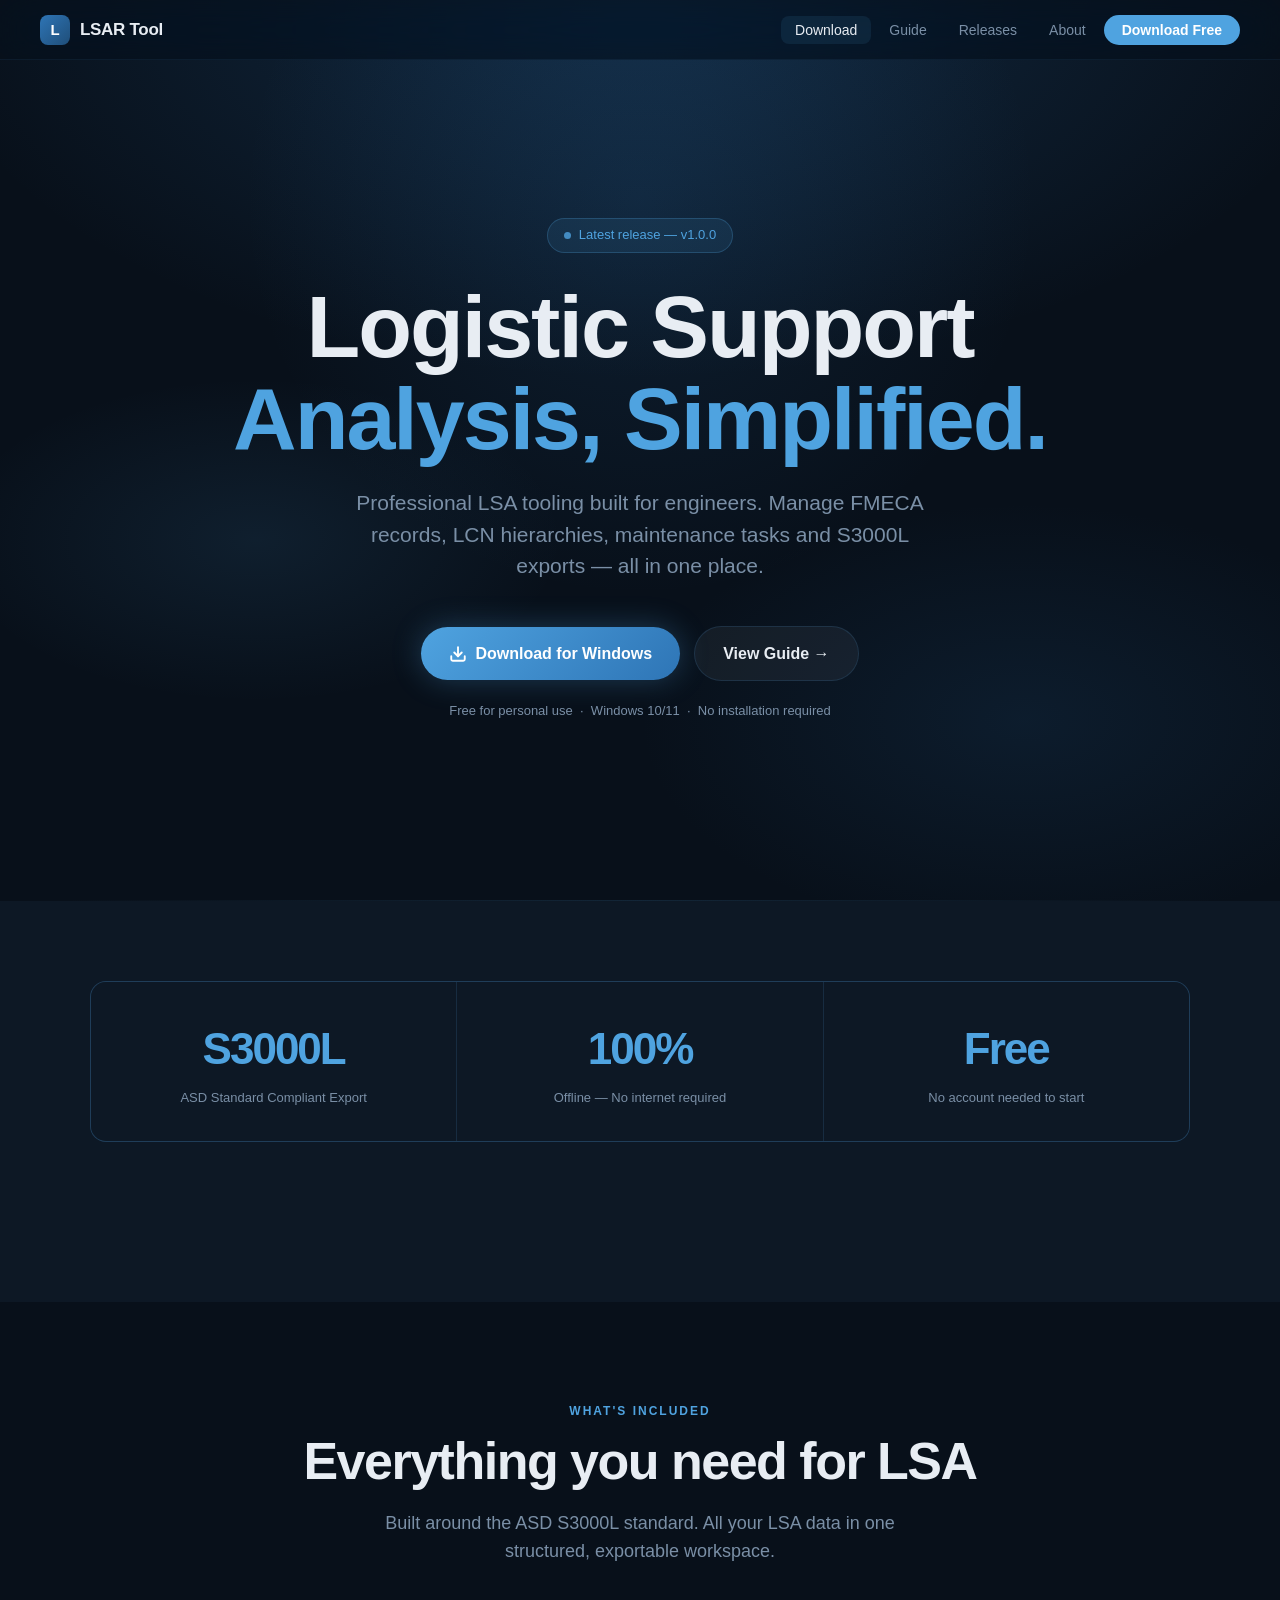
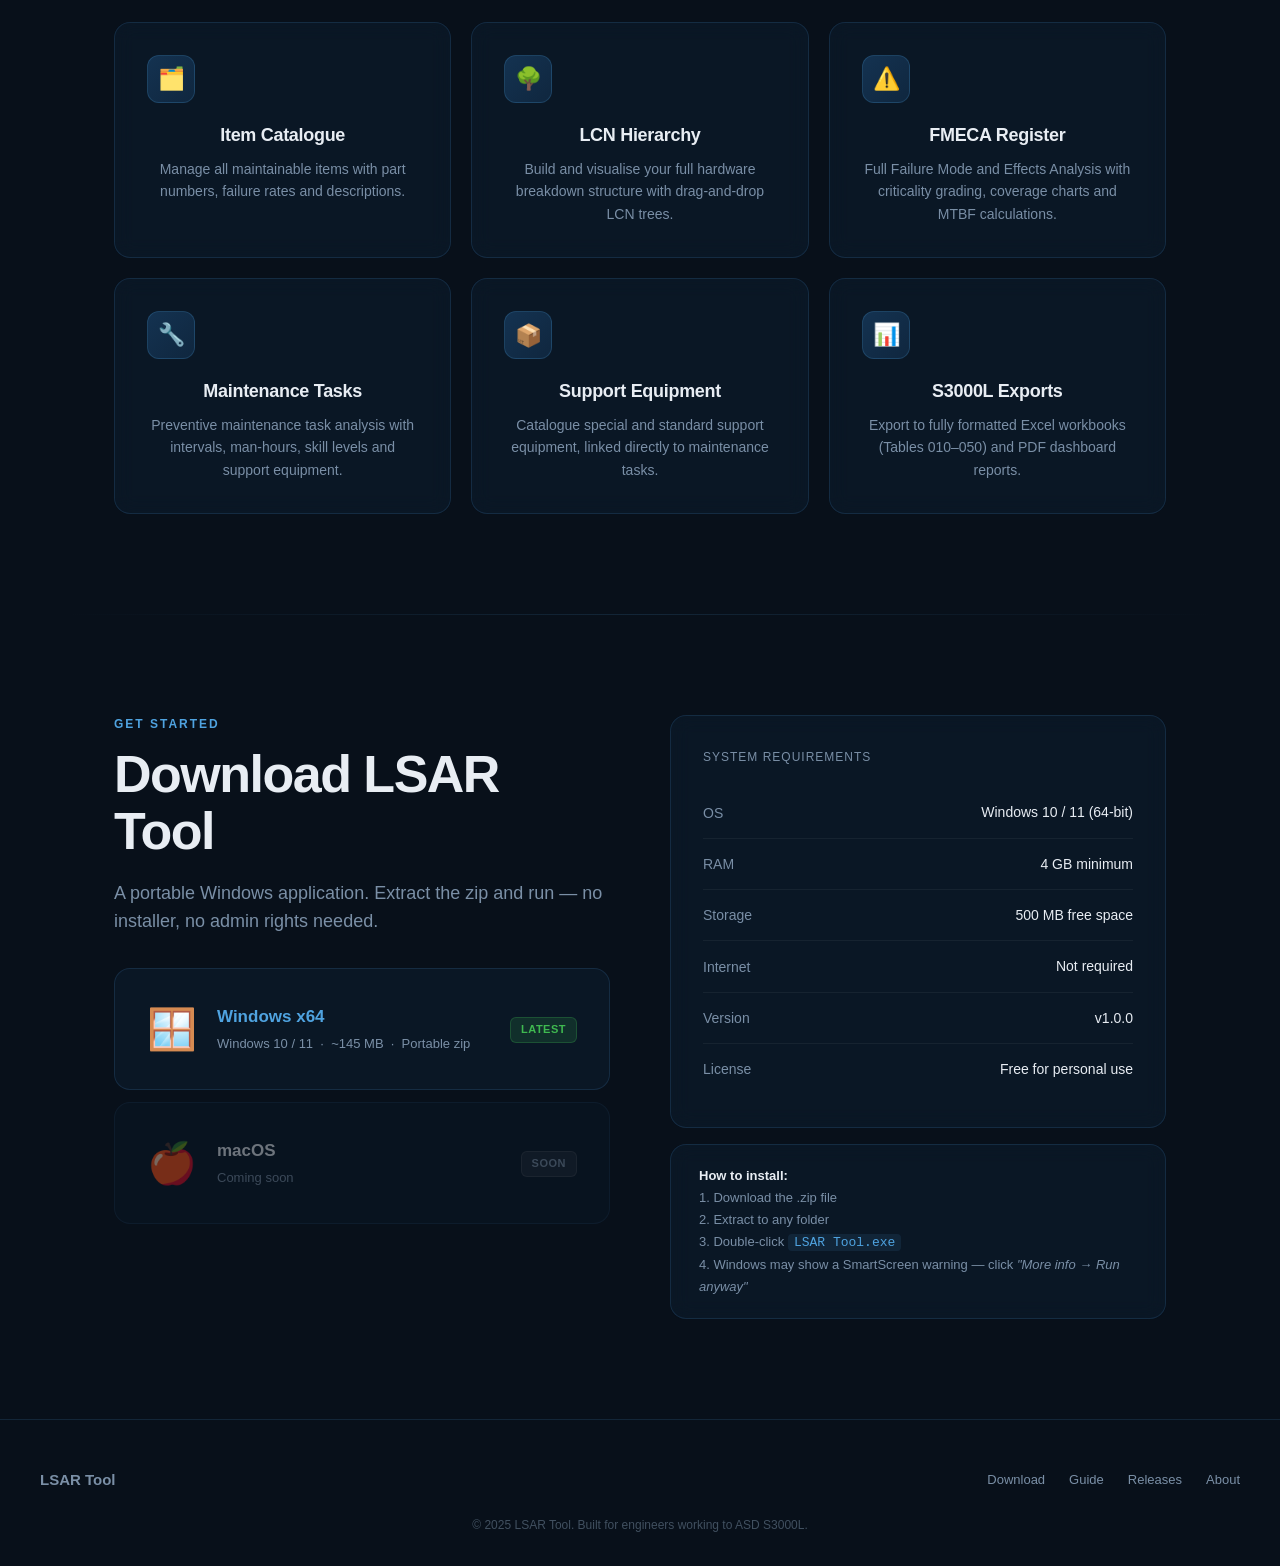
==== index.html @ 2693b004 "Add files via upload" ====
<!DOCTYPE html>
<html lang="en">
<head>
  <meta charset="UTF-8">
  <meta name="viewport" content="width=device-width, initial-scale=1.0">
  <title>LSAR Tool — Download</title>
  <link rel="stylesheet" href="css/style.css">
  <style>
    .os-card {
      background: var(--glass);
      border: 1px solid var(--border);
      border-radius: var(--radius);
      padding: 28px 32px;
      display: flex; align-items: center; gap: 20px;
      transition: all .25s; cursor: pointer;
    }
    .os-card:hover {
      border-color: rgba(79,163,224,0.4);
      transform: translateY(-3px);
      box-shadow: 0 16px 48px rgba(0,0,0,0.3);
    }
    .os-icon { font-size: 40px; flex-shrink: 0; }
    .os-info h3 { font-size: 17px; font-weight: 600; margin-bottom: 4px; }
    .os-info p  { font-size: 13px; color: var(--muted); }
    .os-badge   { margin-left: auto; }

    .spec-row {
      display: flex; justify-content: space-between; align-items: center;
      padding: 14px 0;
      border-bottom: 1px solid rgba(255,255,255,0.05);
      font-size: 14px;
    }
    .spec-row:last-child { border-bottom: none; }
    .spec-label { color: var(--muted); }
    .spec-value { font-weight: 500; color: var(--text); }

    .stats-row {
      display: grid; grid-template-columns: repeat(3,1fr); gap: 1px;
      background: var(--border);
      border: 1px solid var(--border);
      border-radius: var(--radius);
      overflow: hidden;
      margin-bottom: 80px;
    }
    .stat {
      background: var(--bg2);
      padding: 32px 24px; text-align: center;
    }
    .stat-num { font-size: 44px; font-weight: 700; letter-spacing: -2px; color: var(--accent); }
    .stat-label { font-size: 13px; color: var(--muted); margin-top: 4px; }
  </style>
</head>
<body>

<!-- Nav -->
<nav class="nav">
  <a href="index.html" class="nav-logo">
    <div class="nav-logo-icon">L</div>
    LSAR Tool
  </a>
  <ul class="nav-links">
    <li><a href="index.html">Download</a></li>
    <li><a href="guide.html">Guide</a></li>
    <li><a href="releases.html">Releases</a></li>
    <li><a href="about.html">About</a></li>
    <li><a href="index.html#download" class="nav-cta">Download Free</a></li>
  </ul>
</nav>

<!-- Hero -->
<section class="hero">
  <div class="hero-bg"></div>
  <div class="hero-glow"></div>

  <div class="hero-badge">
    <span class="hero-badge-dot"></span>
    Latest release — v1.0.0
  </div>

  <h1>Logistic Support<br><span>Analysis, Simplified.</span></h1>
  <p class="hero-sub">Professional LSA tooling built for engineers. Manage FMECA records, LCN hierarchies, maintenance tasks and S3000L exports — all in one place.</p>

  <div class="hero-actions">
    <a href="#download" class="btn btn-primary">
      <svg width="18" height="18" viewBox="0 0 24 24" fill="none" stroke="currentColor" stroke-width="2.5" stroke-linecap="round" stroke-linejoin="round"><path d="M21 15v4a2 2 0 0 1-2 2H5a2 2 0 0 1-2-2v-4"/><polyline points="7 10 12 15 17 10"/><line x1="12" y1="15" x2="12" y2="3"/></svg>
      Download for Windows
    </a>
    <a href="guide.html" class="btn btn-secondary">
      View Guide →
    </a>
  </div>
  <p class="hero-meta">Free for personal use &nbsp;·&nbsp; Windows 10/11 &nbsp;·&nbsp; No installation required</p>
</section>

<div class="divider"></div>

<!-- Stats -->
<div class="band">
  <div class="band-inner">
    <div class="stats-row reveal">
      <div class="stat">
        <div class="stat-num">S3000L</div>
        <div class="stat-label">ASD Standard Compliant Export</div>
      </div>
      <div class="stat">
        <div class="stat-num">100%</div>
        <div class="stat-label">Offline — No internet required</div>
      </div>
      <div class="stat">
        <div class="stat-num">Free</div>
        <div class="stat-label">No account needed to start</div>
      </div>
    </div>
  </div>
</div>

<!-- Features -->
<section class="section text-center">
  <p class="section-eyebrow reveal">What's included</p>
  <h2 class="section-title reveal">Everything you need for LSA</h2>
  <p class="section-sub reveal">Built around the ASD S3000L standard. All your LSA data in one structured, exportable workspace.</p>

  <div class="grid-3">
    <div class="card reveal reveal-delay-1">
      <div class="card-icon">🗂️</div>
      <h3>Item Catalogue</h3>
      <p>Manage all maintainable items with part numbers, failure rates and descriptions.</p>
    </div>
    <div class="card reveal reveal-delay-2">
      <div class="card-icon">🌳</div>
      <h3>LCN Hierarchy</h3>
      <p>Build and visualise your full hardware breakdown structure with drag-and-drop LCN trees.</p>
    </div>
    <div class="card reveal reveal-delay-3">
      <div class="card-icon">⚠️</div>
      <h3>FMECA Register</h3>
      <p>Full Failure Mode and Effects Analysis with criticality grading, coverage charts and MTBF calculations.</p>
    </div>
    <div class="card reveal reveal-delay-1">
      <div class="card-icon">🔧</div>
      <h3>Maintenance Tasks</h3>
      <p>Preventive maintenance task analysis with intervals, man-hours, skill levels and support equipment.</p>
    </div>
    <div class="card reveal reveal-delay-2">
      <div class="card-icon">📦</div>
      <h3>Support Equipment</h3>
      <p>Catalogue special and standard support equipment, linked directly to maintenance tasks.</p>
    </div>
    <div class="card reveal reveal-delay-3">
      <div class="card-icon">📊</div>
      <h3>S3000L Exports</h3>
      <p>Export to fully formatted Excel workbooks (Tables 010–050) and PDF dashboard reports.</p>
    </div>
  </div>
</section>

<div class="divider"></div>

<!-- Download section -->
<section class="section" id="download">
  <div class="grid-2" style="align-items:start; gap:60px;">
    <div>
      <p class="section-eyebrow reveal">Get started</p>
      <h2 class="section-title reveal">Download LSAR Tool</h2>
      <p class="section-sub reveal" style="margin-bottom:32px;">A portable Windows application. Extract the zip and run — no installer, no admin rights needed.</p>

      <div style="display:flex; flex-direction:column; gap:12px;">
        <a href="LSAR-Tool-win-x64.zip" class="os-card reveal" download>
          <div class="os-icon">🪟</div>
          <div class="os-info">
            <h3>Windows x64</h3>
            <p>Windows 10 / 11 &nbsp;·&nbsp; ~145 MB &nbsp;·&nbsp; Portable zip</p>
          </div>
          <div class="os-badge"><span class="tag tag-green">Latest</span></div>
        </a>
        <div class="os-card reveal reveal-delay-1" style="opacity:.45; cursor:not-allowed; pointer-events:none;">
          <div class="os-icon">🍎</div>
          <div class="os-info">
            <h3>macOS</h3>
            <p>Coming soon</p>
          </div>
          <div class="os-badge"><span class="tag tag-gray">Soon</span></div>
        </div>
      </div>
    </div>

    <div class="reveal reveal-delay-2">
      <div class="card">
        <h3 style="margin-bottom:20px; font-size:16px; color:var(--muted); font-weight:500; text-transform:uppercase; letter-spacing:1px; font-size:12px;">System Requirements</h3>
        <div class="spec-row"><span class="spec-label">OS</span><span class="spec-value">Windows 10 / 11 (64-bit)</span></div>
        <div class="spec-row"><span class="spec-label">RAM</span><span class="spec-value">4 GB minimum</span></div>
        <div class="spec-row"><span class="spec-label">Storage</span><span class="spec-value">500 MB free space</span></div>
        <div class="spec-row"><span class="spec-label">Internet</span><span class="spec-value">Not required</span></div>
        <div class="spec-row"><span class="spec-label">Version</span><span class="spec-value">v1.0.0</span></div>
        <div class="spec-row"><span class="spec-label">License</span><span class="spec-value">Free for personal use</span></div>
      </div>

      <div class="card" style="margin-top:16px; padding:20px 28px;">
        <p style="font-size:13px; color:var(--muted); line-height:1.7;">
          <strong style="color:var(--text);">How to install:</strong><br>
          1. Download the .zip file<br>
          2. Extract to any folder<br>
          3. Double-click <code style="color:var(--accent); background:rgba(79,163,224,0.1); padding:1px 6px; border-radius:4px;">LSAR Tool.exe</code><br>
          4. Windows may show a SmartScreen warning — click <em>"More info → Run anyway"</em>
        </p>
      </div>
    </div>
  </div>
</section>

<!-- Footer -->
<footer>
  <div class="footer-logo">LSAR Tool</div>
  <div class="footer-links">
    <a href="index.html">Download</a>
    <a href="guide.html">Guide</a>
    <a href="releases.html">Releases</a>
    <a href="about.html">About</a>
  </div>
  <p class="footer-copy">© 2025 LSAR Tool. Built for engineers working to ASD S3000L.</p>
</footer>

<script src="js/main.js"></script>
</body>
</html>
---- css/style.css ----
/* ── Reset & Base ─────────────────────────────────────────────────────────── */
*, *::before, *::after { box-sizing: border-box; margin: 0; padding: 0; }

:root {
  --bg:        #08101a;
  --bg2:       #0d1825;
  --navy:      #1F4E79;
  --blue:      #2E75B6;
  --accent:    #4fa3e0;
  --accent2:   #58c4f5;
  --gold:      #FFC000;
  --text:      #e8edf3;
  --muted:     #7a8fa6;
  --border:    rgba(79,163,224,0.15);
  --glass:     rgba(31,78,121,0.12);
  --radius:    16px;
  --font:      -apple-system, BlinkMacSystemFont, 'SF Pro Display', 'Segoe UI', 'Helvetica Neue', Arial, sans-serif;
}

html { scroll-behavior: smooth; font-size: 16px; }

body {
  background: var(--bg);
  color: var(--text);
  font-family: var(--font);
  line-height: 1.6;
  -webkit-font-smoothing: antialiased;
  overflow-x: hidden;
}

a { color: var(--accent); text-decoration: none; transition: color .2s; }
a:hover { color: var(--accent2); }

img { max-width: 100%; display: block; }

/* ── Nav ──────────────────────────────────────────────────────────────────── */
.nav {
  position: fixed; top: 0; left: 0; right: 0; z-index: 100;
  display: flex; align-items: center; justify-content: space-between;
  padding: 0 40px;
  height: 60px;
  background: rgba(8,16,26,0.7);
  backdrop-filter: blur(20px) saturate(180%);
  -webkit-backdrop-filter: blur(20px) saturate(180%);
  border-bottom: 1px solid rgba(79,163,224,0.08);
  transition: background .3s;
}
.nav.scrolled { background: rgba(8,16,26,0.92); }

.nav-logo {
  display: flex; align-items: center; gap: 10px;
  font-size: 17px; font-weight: 700; color: var(--text);
  letter-spacing: -0.3px;
}
.nav-logo-icon {
  width: 30px; height: 30px; border-radius: 8px;
  background: linear-gradient(135deg, #2E75B6, #1F4E79);
  display: flex; align-items: center; justify-content: center;
  font-size: 15px; font-weight: 900; color: #fff;
  flex-shrink: 0;
}

.nav-links {
  display: flex; align-items: center; gap: 4px;
  list-style: none;
}
.nav-links a {
  padding: 6px 14px; border-radius: 8px;
  font-size: 14px; font-weight: 500; color: var(--muted);
  transition: color .2s, background .2s;
}
.nav-links a:hover, .nav-links a.active {
  color: var(--text); background: rgba(79,163,224,0.1);
}

.nav-cta {
  background: var(--accent) !important;
  color: #fff !important;
  padding: 7px 18px !important;
  border-radius: 20px !important;
  font-weight: 600 !important;
  transition: background .2s, transform .15s !important;
}
.nav-cta:hover { background: var(--accent2) !important; transform: scale(1.03); }

/* ── Hero ─────────────────────────────────────────────────────────────────── */
.hero {
  min-height: 100vh;
  display: flex; flex-direction: column;
  align-items: center; justify-content: center;
  text-align: center;
  padding: 120px 24px 80px;
  position: relative;
  overflow: hidden;
}

.hero-bg {
  position: absolute; inset: 0; z-index: 0;
  background:
    radial-gradient(ellipse 80% 60% at 50% 0%, rgba(46,117,182,0.25) 0%, transparent 70%),
    radial-gradient(ellipse 50% 40% at 80% 80%, rgba(31,78,121,0.2) 0%, transparent 60%),
    radial-gradient(ellipse 40% 30% at 20% 60%, rgba(79,163,224,0.1) 0%, transparent 60%);
}

.hero-glow {
  position: absolute; top: -200px; left: 50%; transform: translateX(-50%);
  width: 800px; height: 800px; border-radius: 50%;
  background: radial-gradient(circle, rgba(46,117,182,0.15) 0%, transparent 70%);
  pointer-events: none;
  animation: pulse 6s ease-in-out infinite;
}
@keyframes pulse { 0%,100% { opacity:.6; transform:translateX(-50%) scale(1); } 50% { opacity:1; transform:translateX(-50%) scale(1.08); } }

.hero-badge {
  display: inline-flex; align-items: center; gap: 8px;
  background: rgba(79,163,224,0.1);
  border: 1px solid rgba(79,163,224,0.25);
  border-radius: 20px;
  padding: 6px 16px;
  font-size: 13px; font-weight: 500; color: var(--accent);
  margin-bottom: 28px;
  position: relative; z-index: 1;
}
.hero-badge-dot {
  width: 7px; height: 7px; border-radius: 50%;
  background: var(--accent); opacity: .8;
  animation: blink 2s ease-in-out infinite;
}
@keyframes blink { 0%,100% { opacity:.8; } 50% { opacity:.2; } }

.hero h1 {
  font-size: clamp(48px, 8vw, 88px);
  font-weight: 700;
  letter-spacing: -2px;
  line-height: 1.05;
  color: var(--text);
  position: relative; z-index: 1;
  margin-bottom: 22px;
}
.hero h1 span { color: var(--accent); }

.hero-sub {
  font-size: clamp(17px, 2.5vw, 21px);
  color: var(--muted);
  max-width: 600px;
  position: relative; z-index: 1;
  margin-bottom: 44px;
  font-weight: 400;
  line-height: 1.5;
}

.hero-actions {
  display: flex; align-items: center; gap: 14px; flex-wrap: wrap; justify-content: center;
  position: relative; z-index: 1;
}

.btn {
  display: inline-flex; align-items: center; gap: 8px;
  padding: 14px 28px; border-radius: 30px;
  font-size: 16px; font-weight: 600;
  transition: all .2s; cursor: pointer; border: none;
  text-decoration: none;
}
.btn-primary {
  background: linear-gradient(135deg, var(--accent), var(--blue));
  color: #fff;
  box-shadow: 0 0 30px rgba(79,163,224,0.3);
}
.btn-primary:hover { transform: translateY(-2px); box-shadow: 0 8px 40px rgba(79,163,224,0.45); color: #fff; }

.btn-secondary {
  background: rgba(255,255,255,0.05);
  color: var(--text);
  border: 1px solid var(--border);
}
.btn-secondary:hover { background: rgba(255,255,255,0.1); color: var(--text); transform: translateY(-2px); }

.hero-meta {
  position: relative; z-index: 1;
  margin-top: 20px; font-size: 13px; color: var(--muted);
}

/* ── Section ──────────────────────────────────────────────────────────────── */
.section {
  padding: 100px 24px;
  max-width: 1100px;
  margin: 0 auto;
}
.section-sm { padding: 60px 24px; }
.section-full { max-width: none; padding: 100px 5%; }

.section-eyebrow {
  font-size: 12px; font-weight: 700; letter-spacing: 2px;
  text-transform: uppercase; color: var(--accent);
  margin-bottom: 12px;
}
.section-title {
  font-size: clamp(32px, 5vw, 52px);
  font-weight: 700; letter-spacing: -1.5px; line-height: 1.1;
  margin-bottom: 18px;
}
.section-sub {
  font-size: 18px; color: var(--muted); max-width: 580px;
  line-height: 1.6; margin-bottom: 56px;
}

.text-center { text-align: center; }
.text-center .section-sub { margin: 0 auto 56px; }

/* ── Cards ────────────────────────────────────────────────────────────────── */
.card {
  background: var(--glass);
  border: 1px solid var(--border);
  border-radius: var(--radius);
  padding: 32px;
  transition: transform .25s, border-color .25s, box-shadow .25s;
  backdrop-filter: blur(10px);
}
.card:hover {
  transform: translateY(-4px);
  border-color: rgba(79,163,224,0.35);
  box-shadow: 0 20px 60px rgba(0,0,0,0.3), 0 0 0 1px rgba(79,163,224,0.1);
}

.card-icon {
  width: 48px; height: 48px; border-radius: 12px;
  background: linear-gradient(135deg, rgba(46,117,182,0.3), rgba(31,78,121,0.3));
  border: 1px solid rgba(79,163,224,0.2);
  display: flex; align-items: center; justify-content: center;
  font-size: 22px; margin-bottom: 18px;
}
.card h3 { font-size: 18px; font-weight: 600; margin-bottom: 8px; letter-spacing: -0.3px; }
.card p { font-size: 14px; color: var(--muted); line-height: 1.6; }

.grid-3 { display: grid; grid-template-columns: repeat(3,1fr); gap: 20px; }
.grid-2 { display: grid; grid-template-columns: repeat(2,1fr); gap: 24px; }

/* ── Divider ──────────────────────────────────────────────────────────────── */
.divider {
  height: 1px;
  background: linear-gradient(90deg, transparent, var(--border), transparent);
  margin: 0 5%;
}

/* ── Dark band ────────────────────────────────────────────────────────────── */
.band {
  background: var(--bg2);
  padding: 80px 24px;
}
.band-inner { max-width: 1100px; margin: 0 auto; }

/* ── Tag / badge ──────────────────────────────────────────────────────────── */
.tag {
  display: inline-block;
  padding: 3px 10px; border-radius: 6px;
  font-size: 11px; font-weight: 700; letter-spacing: .5px; text-transform: uppercase;
}
.tag-blue  { background: rgba(46,117,182,0.2); color: var(--accent); border: 1px solid rgba(79,163,224,0.2); }
.tag-gold  { background: rgba(255,192,0,0.15); color: var(--gold);   border: 1px solid rgba(255,192,0,0.25); }
.tag-green { background: rgba(63,185,80,0.15); color: #3fb950;       border: 1px solid rgba(63,185,80,0.25); }
.tag-gray  { background: rgba(255,255,255,0.07); color: var(--muted); border: 1px solid rgba(255,255,255,0.1); }

/* ── Footer ───────────────────────────────────────────────────────────────── */
footer {
  padding: 48px 40px 32px;
  border-top: 1px solid var(--border);
  display: flex; align-items: center; justify-content: space-between;
  flex-wrap: wrap; gap: 16px;
}
.footer-logo { font-size: 15px; font-weight: 700; color: var(--muted); }
.footer-links { display: flex; gap: 24px; }
.footer-links a { font-size: 13px; color: var(--muted); }
.footer-links a:hover { color: var(--text); }
.footer-copy { font-size: 12px; color: rgba(122,143,166,0.5); width: 100%; text-align: center; margin-top: 8px; }

/* ── Scroll reveal ────────────────────────────────────────────────────────── */
.reveal {
  opacity: 0; transform: translateY(30px);
  transition: opacity .7s cubic-bezier(.16,1,.3,1), transform .7s cubic-bezier(.16,1,.3,1);
}
.reveal.visible { opacity: 1; transform: translateY(0); }
.reveal-delay-1 { transition-delay: .1s; }
.reveal-delay-2 { transition-delay: .2s; }
.reveal-delay-3 { transition-delay: .3s; }
.reveal-delay-4 { transition-delay: .4s; }
.reveal-delay-5 { transition-delay: .5s; }

/* ── Steps ────────────────────────────────────────────────────────────────── */
.steps { display: flex; flex-direction: column; gap: 0; }
.step {
  display: flex; gap: 24px; align-items: flex-start;
  padding: 28px 0;
  border-bottom: 1px solid var(--border);
}
.step:last-child { border-bottom: none; }
.step-num {
  width: 38px; height: 38px; border-radius: 50%; flex-shrink: 0;
  background: linear-gradient(135deg, var(--blue), var(--navy));
  display: flex; align-items: center; justify-content: center;
  font-size: 15px; font-weight: 700; color: #fff;
  margin-top: 3px;
}
.step-content h3 { font-size: 17px; font-weight: 600; margin-bottom: 6px; }
.step-content p  { font-size: 14px; color: var(--muted); line-height: 1.6; }

/* ── Changelog ────────────────────────────────────────────────────────────── */
.release {
  padding: 36px;
  background: var(--glass);
  border: 1px solid var(--border);
  border-radius: var(--radius);
  margin-bottom: 20px;
  transition: border-color .2s;
}
.release:hover { border-color: rgba(79,163,224,0.3); }
.release-header { display: flex; align-items: center; gap: 14px; margin-bottom: 20px; flex-wrap: wrap; }
.release-version { font-size: 22px; font-weight: 700; letter-spacing: -0.5px; }
.release-date { font-size: 13px; color: var(--muted); }
.release-list { list-style: none; display: flex; flex-direction: column; gap: 8px; }
.release-list li {
  display: flex; align-items: flex-start; gap: 10px;
  font-size: 14px; color: var(--muted);
  padding: 6px 0; border-bottom: 1px solid rgba(255,255,255,0.04);
}
.release-list li:last-child { border-bottom: none; }
.release-list li::before { content: '—'; color: var(--accent); flex-shrink: 0; margin-top: 1px; }

/* ── About ────────────────────────────────────────────────────────────────── */
.about-hero { padding-top: 140px; padding-bottom: 60px; }
.standard-card {
  background: linear-gradient(135deg, rgba(31,78,121,0.25), rgba(46,117,182,0.1));
  border: 1px solid rgba(79,163,224,0.2);
  border-radius: var(--radius);
  padding: 40px;
}

/* ── Responsive ───────────────────────────────────────────────────────────── */
@media (max-width: 768px) {
  .nav { padding: 0 20px; }
  .nav-links { display: none; }
  .grid-3, .grid-2 { grid-template-columns: 1fr; }
  .section { padding: 70px 20px; }
  footer { flex-direction: column; text-align: center; }
  .footer-links { justify-content: center; }
}
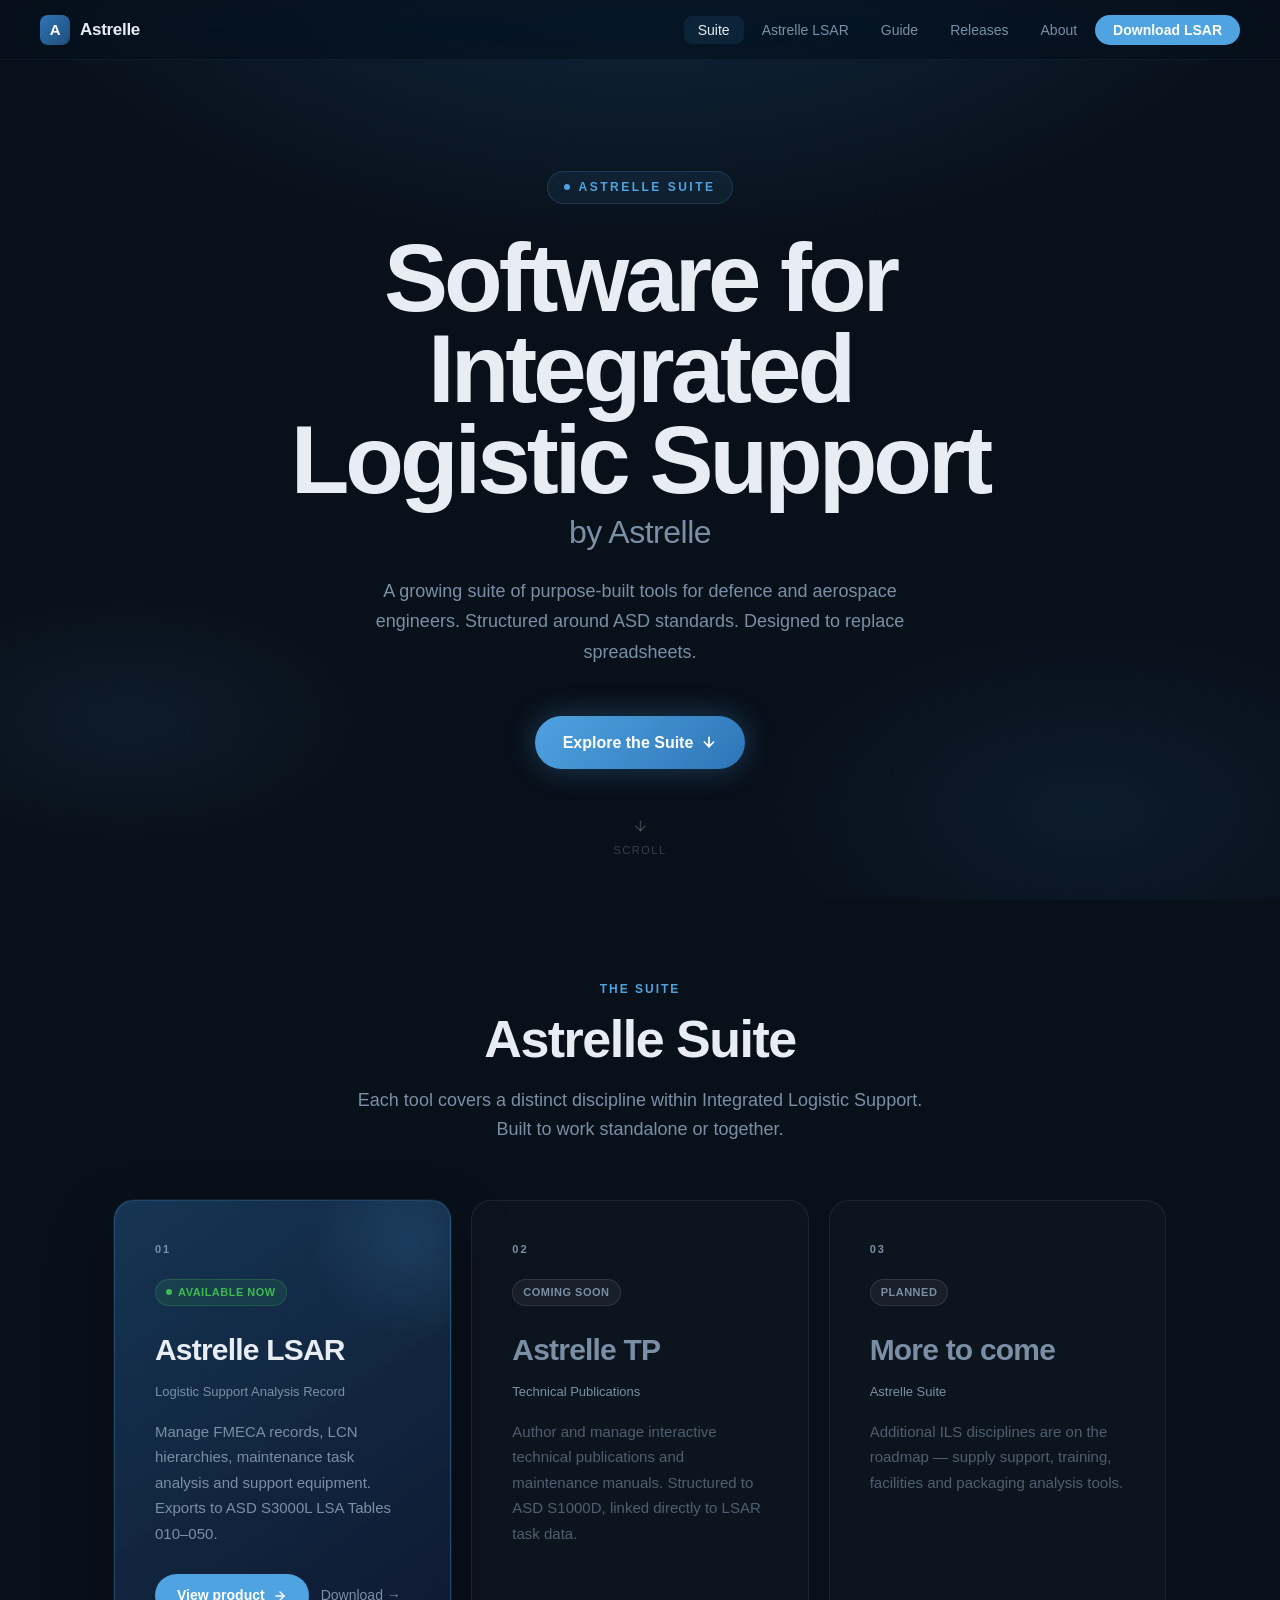
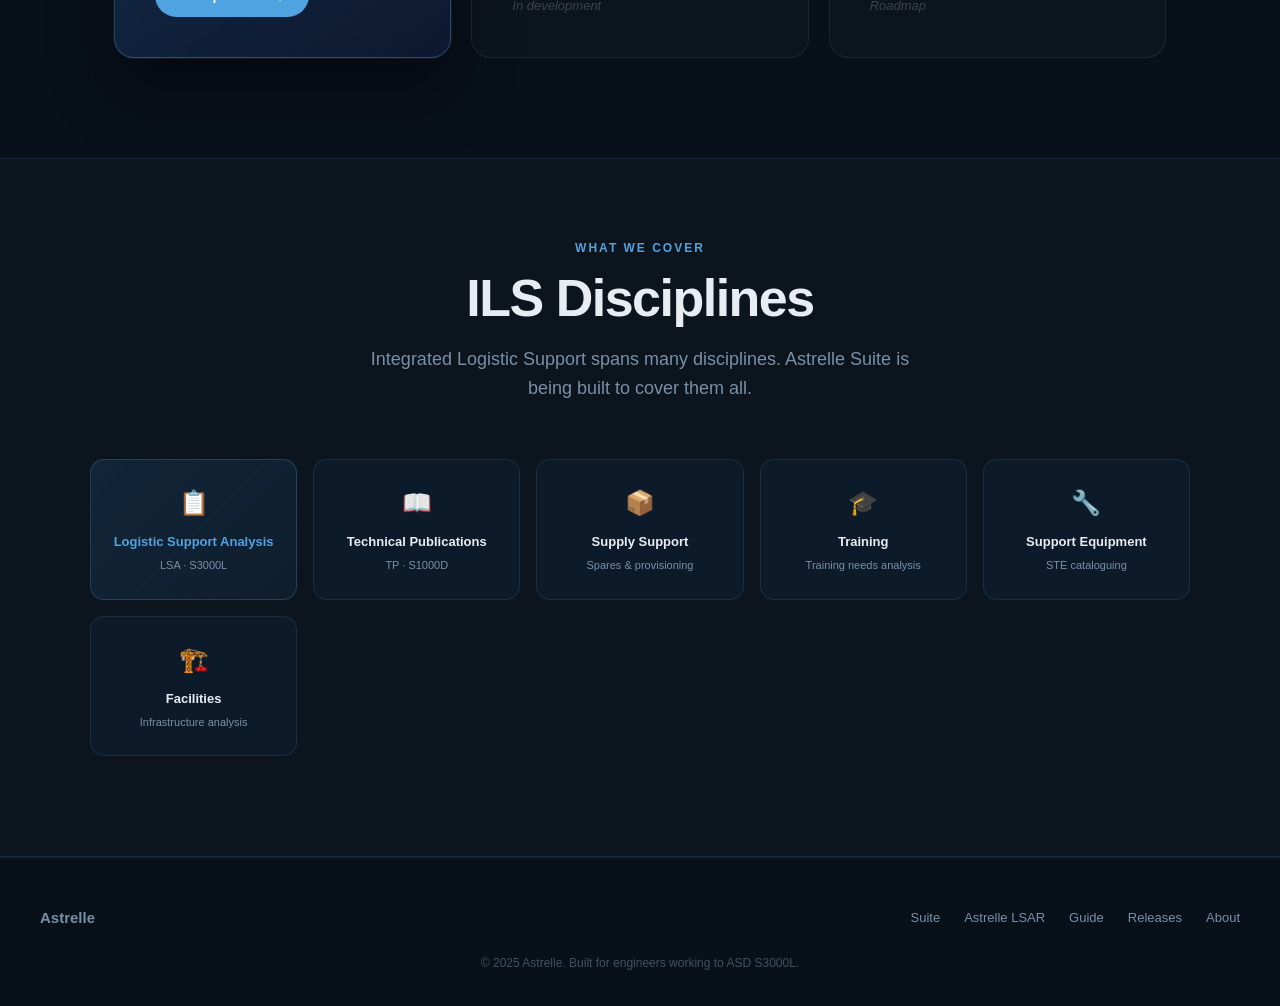
==== commit d6941408: "Add files via upload" ====
--- a/index.html
+++ b/index.html
@@ -3,221 +3,351 @@
 <head>
   <meta charset="UTF-8">
   <meta name="viewport" content="width=device-width, initial-scale=1.0">
-  <title>LSAR Tool — Download</title>
+  <title>Astrelle — Software for Integrated Logistic Support</title>
   <link rel="stylesheet" href="css/style.css">
   <style>
-    .os-card {
+    /* ── Suite hero ── */
+    .suite-hero {
+      min-height: 100vh;
+      display: flex; flex-direction: column;
+      align-items: center; justify-content: center;
+      text-align: center;
+      padding: 140px 24px 100px;
+      position: relative; overflow: hidden;
+    }
+    .suite-hero .hero-bg {
+      position: absolute; inset: 0; z-index: 0;
+      background:
+        radial-gradient(ellipse 80% 60% at 50% -10%, rgba(46,117,182,0.25) 0%, transparent 65%),
+        radial-gradient(ellipse 50% 40% at 85% 90%, rgba(31,78,121,0.18) 0%, transparent 55%),
+        radial-gradient(ellipse 40% 30% at 10% 80%, rgba(79,163,224,0.08) 0%, transparent 50%);
+    }
+    .suite-hero > * { position: relative; z-index: 1; }
+
+    .suite-eyebrow {
+      display: inline-flex; align-items: center; gap: 8px;
+      font-size: 12px; font-weight: 700; letter-spacing: 2.5px;
+      text-transform: uppercase; color: var(--accent);
+      background: rgba(79,163,224,0.08);
+      border: 1px solid rgba(79,163,224,0.2);
+      padding: 6px 16px; border-radius: 20px;
+      margin-bottom: 28px;
+    }
+    .suite-eyebrow span { width:6px;height:6px;border-radius:50%;background:var(--accent);display:inline-block; }
+
+    .suite-hero h1 {
+      font-size: clamp(56px, 9vw, 96px);
+      font-weight: 800; letter-spacing: -4px; line-height: 0.95;
+      margin-bottom: 28px;
+    }
+    .suite-hero h1 .brand { color: var(--text); }
+    .suite-hero h1 .tagline {
+      display: block;
+      font-size: clamp(20px, 3vw, 32px);
+      font-weight: 400; letter-spacing: -0.5px;
+      color: var(--muted); margin-top: 12px;
+    }
+
+    .suite-hero .sub {
+      font-size: 18px; color: var(--muted); max-width: 560px;
+      line-height: 1.7; margin-bottom: 48px;
+    }
+
+    .scroll-hint {
+      position: absolute; bottom: 40px; left: 50%; transform: translateX(-50%);
+      display: flex; flex-direction: column; align-items: center; gap: 8px;
+      color: rgba(255,255,255,0.2); font-size: 11px; letter-spacing: 1.5px;
+      text-transform: uppercase;
+      animation: bob 2s ease-in-out infinite;
+    }
+    @keyframes bob { 0%,100%{transform:translateX(-50%) translateY(0)} 50%{transform:translateX(-50%) translateY(6px)} }
+
+    /* ── Products grid ── */
+    .products-section {
+      padding: 80px 24px 100px;
+      max-width: 1100px; margin: 0 auto;
+    }
+    .products-grid {
+      display: grid;
+      grid-template-columns: repeat(auto-fit, minmax(320px, 1fr));
+      gap: 20px;
+      margin-top: 56px;
+    }
+
+    .product-card {
+      position: relative;
+      border-radius: 20px;
+      padding: 40px;
+      display: flex; flex-direction: column;
+      min-height: 340px;
+      overflow: hidden;
+      transition: transform .3s, box-shadow .3s;
+    }
+    .product-card:hover { transform: translateY(-6px); }
+
+    .product-card.active {
+      background: linear-gradient(145deg, rgba(31,78,121,0.6) 0%, rgba(15,25,50,0.9) 100%);
+      border: 1px solid rgba(79,163,224,0.3);
+      box-shadow: 0 0 0 1px rgba(79,163,224,0.1), 0 32px 64px rgba(0,0,0,0.4);
+    }
+    .product-card.active:hover {
+      box-shadow: 0 0 0 1px rgba(79,163,224,0.25), 0 40px 80px rgba(0,0,0,0.5);
+    }
+    .product-card.soon {
+      background: rgba(255,255,255,0.02);
+      border: 1px solid rgba(255,255,255,0.07);
+      cursor: default;
+    }
+    .product-card.soon:hover { transform: none; }
+
+    .product-card-glow {
+      position: absolute; top: -60px; right: -60px;
+      width: 200px; height: 200px; border-radius: 50%;
+      background: radial-gradient(circle, rgba(79,163,224,0.15) 0%, transparent 70%);
+      pointer-events: none;
+    }
+
+    .product-number {
+      font-size: 11px; font-weight: 700; letter-spacing: 2px;
+      text-transform: uppercase; color: var(--muted);
+      margin-bottom: 20px;
+    }
+    .product-badge {
+      display: inline-flex; align-items: center; gap: 6px;
+      font-size: 11px; font-weight: 700; letter-spacing: .5px;
+      text-transform: uppercase;
+      padding: 4px 10px; border-radius: 20px;
+      margin-bottom: 20px; width: fit-content;
+    }
+    .product-badge.available {
+      background: rgba(63,185,80,0.12);
+      border: 1px solid rgba(63,185,80,0.25);
+      color: #3fb950;
+    }
+    .product-badge.available::before { content:''; width:6px;height:6px;border-radius:50%;background:#3fb950; }
+    .product-badge.coming-soon {
+      background: rgba(255,255,255,0.05);
+      border: 1px solid rgba(255,255,255,0.1);
+      color: var(--muted);
+    }
+
+    .product-name {
+      font-size: 30px; font-weight: 700; letter-spacing: -0.8px;
+      margin-bottom: 8px; color: var(--text);
+    }
+    .product-full-name {
+      font-size: 13px; color: var(--muted); margin-bottom: 16px;
+      font-weight: 500;
+    }
+    .product-desc {
+      font-size: 15px; color: var(--muted); line-height: 1.7;
+      flex: 1;
+    }
+    .product-card.soon .product-desc { opacity: .6; }
+
+    .product-action {
+      margin-top: 28px;
+      display: flex; align-items: center; gap: 12px;
+    }
+    .product-link {
+      display: inline-flex; align-items: center; gap: 8px;
+      background: var(--accent);
+      color: #fff; font-weight: 600; font-size: 14px;
+      padding: 10px 22px; border-radius: 22px;
+      transition: all .2s;
+    }
+    .product-link:hover { background: var(--accent2); transform: translateY(-1px); }
+    .product-link-secondary {
+      font-size: 14px; color: var(--muted);
+      transition: color .2s;
+    }
+    .product-link-secondary:hover { color: var(--text); }
+
+    /* ── ILS pillars ── */
+    .pillars-section {
+      padding: 80px 24px 100px;
+      background: rgba(255,255,255,0.015);
+      border-top: 1px solid var(--border);
+      border-bottom: 1px solid var(--border);
+    }
+    .pillars-inner { max-width: 1100px; margin: 0 auto; }
+    .pillars-grid {
+      display: grid;
+      grid-template-columns: repeat(auto-fit, minmax(180px, 1fr));
+      gap: 16px;
+      margin-top: 48px;
+    }
+    .pillar {
       background: var(--glass);
       border: 1px solid var(--border);
-      border-radius: var(--radius);
-      padding: 28px 32px;
-      display: flex; align-items: center; gap: 20px;
-      transition: all .25s; cursor: pointer;
-    }
-    .os-card:hover {
-      border-color: rgba(79,163,224,0.4);
-      transform: translateY(-3px);
-      box-shadow: 0 16px 48px rgba(0,0,0,0.3);
-    }
-    .os-icon { font-size: 40px; flex-shrink: 0; }
-    .os-info h3 { font-size: 17px; font-weight: 600; margin-bottom: 4px; }
-    .os-info p  { font-size: 13px; color: var(--muted); }
-    .os-badge   { margin-left: auto; }
-
-    .spec-row {
-      display: flex; justify-content: space-between; align-items: center;
-      padding: 14px 0;
-      border-bottom: 1px solid rgba(255,255,255,0.05);
-      font-size: 14px;
-    }
-    .spec-row:last-child { border-bottom: none; }
-    .spec-label { color: var(--muted); }
-    .spec-value { font-weight: 500; color: var(--text); }
-
-    .stats-row {
-      display: grid; grid-template-columns: repeat(3,1fr); gap: 1px;
-      background: var(--border);
-      border: 1px solid var(--border);
-      border-radius: var(--radius);
-      overflow: hidden;
-      margin-bottom: 80px;
-    }
-    .stat {
-      background: var(--bg2);
-      padding: 32px 24px; text-align: center;
-    }
-    .stat-num { font-size: 44px; font-weight: 700; letter-spacing: -2px; color: var(--accent); }
-    .stat-label { font-size: 13px; color: var(--muted); margin-top: 4px; }
+      border-radius: 14px;
+      padding: 24px 20px;
+      text-align: center;
+    }
+    .pillar-icon { font-size: 24px; margin-bottom: 10px; }
+    .pillar-name { font-size: 13px; font-weight: 600; color: var(--text); margin-bottom: 4px; }
+    .pillar-abbr { font-size: 11px; color: var(--muted); }
+    .pillar.highlight {
+      background: linear-gradient(135deg, rgba(31,78,121,0.3), rgba(46,117,182,0.1));
+      border-color: rgba(79,163,224,0.25);
+    }
+    .pillar.highlight .pillar-name { color: var(--accent); }
+
+    @media (max-width: 640px) {
+      .products-grid { grid-template-columns: 1fr; }
+    }
   </style>
 </head>
 <body>
 
-<!-- Nav -->
 <nav class="nav">
   <a href="index.html" class="nav-logo">
-    <div class="nav-logo-icon">L</div>
-    LSAR Tool
+    <div class="nav-logo-icon">A</div>
+    Astrelle
   </a>
   <ul class="nav-links">
-    <li><a href="index.html">Download</a></li>
+    <li><a href="index.html">Suite</a></li>
+    <li><a href="lsar.html">Astrelle LSAR</a></li>
     <li><a href="guide.html">Guide</a></li>
     <li><a href="releases.html">Releases</a></li>
     <li><a href="about.html">About</a></li>
-    <li><a href="index.html#download" class="nav-cta">Download Free</a></li>
+    <li><a href="lsar.html#download" class="nav-cta">Download LSAR</a></li>
   </ul>
 </nav>
 
 <!-- Hero -->
-<section class="hero">
+<section class="suite-hero">
   <div class="hero-bg"></div>
-  <div class="hero-glow"></div>
-
-  <div class="hero-badge">
-    <span class="hero-badge-dot"></span>
-    Latest release — v1.0.0
-  </div>
-
-  <h1>Logistic Support<br><span>Analysis, Simplified.</span></h1>
-  <p class="hero-sub">Professional LSA tooling built for engineers. Manage FMECA records, LCN hierarchies, maintenance tasks and S3000L exports — all in one place.</p>
-
-  <div class="hero-actions">
-    <a href="#download" class="btn btn-primary">
-      <svg width="18" height="18" viewBox="0 0 24 24" fill="none" stroke="currentColor" stroke-width="2.5" stroke-linecap="round" stroke-linejoin="round"><path d="M21 15v4a2 2 0 0 1-2 2H5a2 2 0 0 1-2-2v-4"/><polyline points="7 10 12 15 17 10"/><line x1="12" y1="15" x2="12" y2="3"/></svg>
-      Download for Windows
-    </a>
-    <a href="guide.html" class="btn btn-secondary">
-      View Guide →
-    </a>
-  </div>
-  <p class="hero-meta">Free for personal use &nbsp;·&nbsp; Windows 10/11 &nbsp;·&nbsp; No installation required</p>
+
+  <div class="suite-eyebrow reveal"><span></span>Astrelle Suite</div>
+
+  <h1 class="reveal">
+    <span class="brand">Software for<br>Integrated<br>Logistic Support</span>
+    <span class="tagline">by Astrelle</span>
+  </h1>
+
+  <p class="sub reveal">
+    A growing suite of purpose-built tools for defence and aerospace engineers. Structured around ASD standards. Designed to replace spreadsheets.
+  </p>
+
+  <a href="#products" class="btn btn-primary reveal">
+    Explore the Suite
+    <svg width="16" height="16" viewBox="0 0 24 24" fill="none" stroke="currentColor" stroke-width="2.5" stroke-linecap="round" stroke-linejoin="round"><line x1="12" y1="5" x2="12" y2="19"/><polyline points="19 12 12 19 5 12"/></svg>
+  </a>
+
+  <div class="scroll-hint">
+    <svg width="16" height="16" viewBox="0 0 24 24" fill="none" stroke="currentColor" stroke-width="2" stroke-linecap="round" stroke-linejoin="round"><line x1="12" y1="5" x2="12" y2="19"/><polyline points="19 12 12 19 5 12"/></svg>
+    Scroll
+  </div>
 </section>
 
-<div class="divider"></div>
-
-<!-- Stats -->
-<div class="band">
-  <div class="band-inner">
-    <div class="stats-row reveal">
-      <div class="stat">
-        <div class="stat-num">S3000L</div>
-        <div class="stat-label">ASD Standard Compliant Export</div>
-      </div>
-      <div class="stat">
-        <div class="stat-num">100%</div>
-        <div class="stat-label">Offline — No internet required</div>
-      </div>
-      <div class="stat">
-        <div class="stat-num">Free</div>
-        <div class="stat-label">No account needed to start</div>
-      </div>
-    </div>
-  </div>
-</div>
-
-<!-- Features -->
-<section class="section text-center">
-  <p class="section-eyebrow reveal">What's included</p>
-  <h2 class="section-title reveal">Everything you need for LSA</h2>
-  <p class="section-sub reveal">Built around the ASD S3000L standard. All your LSA data in one structured, exportable workspace.</p>
-
-  <div class="grid-3">
-    <div class="card reveal reveal-delay-1">
-      <div class="card-icon">🗂️</div>
-      <h3>Item Catalogue</h3>
-      <p>Manage all maintainable items with part numbers, failure rates and descriptions.</p>
-    </div>
-    <div class="card reveal reveal-delay-2">
-      <div class="card-icon">🌳</div>
-      <h3>LCN Hierarchy</h3>
-      <p>Build and visualise your full hardware breakdown structure with drag-and-drop LCN trees.</p>
-    </div>
-    <div class="card reveal reveal-delay-3">
-      <div class="card-icon">⚠️</div>
-      <h3>FMECA Register</h3>
-      <p>Full Failure Mode and Effects Analysis with criticality grading, coverage charts and MTBF calculations.</p>
-    </div>
-    <div class="card reveal reveal-delay-1">
-      <div class="card-icon">🔧</div>
-      <h3>Maintenance Tasks</h3>
-      <p>Preventive maintenance task analysis with intervals, man-hours, skill levels and support equipment.</p>
-    </div>
-    <div class="card reveal reveal-delay-2">
-      <div class="card-icon">📦</div>
-      <h3>Support Equipment</h3>
-      <p>Catalogue special and standard support equipment, linked directly to maintenance tasks.</p>
-    </div>
-    <div class="card reveal reveal-delay-3">
-      <div class="card-icon">📊</div>
-      <h3>S3000L Exports</h3>
-      <p>Export to fully formatted Excel workbooks (Tables 010–050) and PDF dashboard reports.</p>
-    </div>
+<!-- Products -->
+<section class="products-section" id="products">
+  <div class="text-center">
+    <p class="section-eyebrow reveal">The Suite</p>
+    <h2 class="section-title reveal">Astrelle Suite</h2>
+    <p class="section-sub reveal">Each tool covers a distinct discipline within Integrated Logistic Support. Built to work standalone or together.</p>
+  </div>
+
+  <div class="products-grid">
+
+    <!-- Astrelle LSAR -->
+    <div class="product-card active reveal">
+      <div class="product-card-glow"></div>
+      <div class="product-number">01</div>
+      <div class="product-badge available">Available now</div>
+      <div class="product-name">Astrelle LSAR</div>
+      <div class="product-full-name">Logistic Support Analysis Record</div>
+      <p class="product-desc">Manage FMECA records, LCN hierarchies, maintenance task analysis and support equipment. Exports to ASD S3000L LSA Tables 010–050.</p>
+      <div class="product-action">
+        <a href="lsar.html" class="product-link">
+          View product
+          <svg width="14" height="14" viewBox="0 0 24 24" fill="none" stroke="currentColor" stroke-width="2.5" stroke-linecap="round" stroke-linejoin="round"><line x1="5" y1="12" x2="19" y2="12"/><polyline points="12 5 19 12 12 19"/></svg>
+        </a>
+        <a href="lsar.html#download" class="product-link-secondary">Download →</a>
+      </div>
+    </div>
+
+    <!-- Astrelle TP -->
+    <div class="product-card soon reveal reveal-delay-1">
+      <div class="product-number">02</div>
+      <div class="product-badge coming-soon">Coming soon</div>
+      <div class="product-name" style="color:var(--muted);">Astrelle TP</div>
+      <div class="product-full-name">Technical Publications</div>
+      <p class="product-desc">Author and manage interactive technical publications and maintenance manuals. Structured to ASD S1000D, linked directly to LSAR task data.</p>
+      <div class="product-action">
+        <span style="font-size:13px; color:rgba(255,255,255,0.2); font-style:italic;">In development</span>
+      </div>
+    </div>
+
+    <!-- Placeholder 03 -->
+    <div class="product-card soon reveal reveal-delay-2">
+      <div class="product-number">03</div>
+      <div class="product-badge coming-soon">Planned</div>
+      <div class="product-name" style="color:var(--muted);">More to come</div>
+      <div class="product-full-name">Astrelle Suite</div>
+      <p class="product-desc">Additional ILS disciplines are on the roadmap — supply support, training, facilities and packaging analysis tools.</p>
+      <div class="product-action">
+        <span style="font-size:13px; color:rgba(255,255,255,0.2); font-style:italic;">Roadmap</span>
+      </div>
+    </div>
+
   </div>
 </section>
 
-<div class="divider"></div>
-
-<!-- Download section -->
-<section class="section" id="download">
-  <div class="grid-2" style="align-items:start; gap:60px;">
-    <div>
-      <p class="section-eyebrow reveal">Get started</p>
-      <h2 class="section-title reveal">Download LSAR Tool</h2>
-      <p class="section-sub reveal" style="margin-bottom:32px;">A portable Windows application. Extract the zip and run — no installer, no admin rights needed.</p>
-
-      <div style="display:flex; flex-direction:column; gap:12px;">
-        <a href="LSAR-Tool-win-x64.zip" class="os-card reveal" download>
-          <div class="os-icon">🪟</div>
-          <div class="os-info">
-            <h3>Windows x64</h3>
-            <p>Windows 10 / 11 &nbsp;·&nbsp; ~145 MB &nbsp;·&nbsp; Portable zip</p>
-          </div>
-          <div class="os-badge"><span class="tag tag-green">Latest</span></div>
-        </a>
-        <div class="os-card reveal reveal-delay-1" style="opacity:.45; cursor:not-allowed; pointer-events:none;">
-          <div class="os-icon">🍎</div>
-          <div class="os-info">
-            <h3>macOS</h3>
-            <p>Coming soon</p>
-          </div>
-          <div class="os-badge"><span class="tag tag-gray">Soon</span></div>
-        </div>
-      </div>
-    </div>
-
-    <div class="reveal reveal-delay-2">
-      <div class="card">
-        <h3 style="margin-bottom:20px; font-size:16px; color:var(--muted); font-weight:500; text-transform:uppercase; letter-spacing:1px; font-size:12px;">System Requirements</h3>
-        <div class="spec-row"><span class="spec-label">OS</span><span class="spec-value">Windows 10 / 11 (64-bit)</span></div>
-        <div class="spec-row"><span class="spec-label">RAM</span><span class="spec-value">4 GB minimum</span></div>
-        <div class="spec-row"><span class="spec-label">Storage</span><span class="spec-value">500 MB free space</span></div>
-        <div class="spec-row"><span class="spec-label">Internet</span><span class="spec-value">Not required</span></div>
-        <div class="spec-row"><span class="spec-label">Version</span><span class="spec-value">v1.0.0</span></div>
-        <div class="spec-row"><span class="spec-label">License</span><span class="spec-value">Free for personal use</span></div>
-      </div>
-
-      <div class="card" style="margin-top:16px; padding:20px 28px;">
-        <p style="font-size:13px; color:var(--muted); line-height:1.7;">
-          <strong style="color:var(--text);">How to install:</strong><br>
-          1. Download the .zip file<br>
-          2. Extract to any folder<br>
-          3. Double-click <code style="color:var(--accent); background:rgba(79,163,224,0.1); padding:1px 6px; border-radius:4px;">LSAR Tool.exe</code><br>
-          4. Windows may show a SmartScreen warning — click <em>"More info → Run anyway"</em>
-        </p>
+<!-- ILS Pillars -->
+<section class="pillars-section">
+  <div class="pillars-inner">
+    <div class="text-center">
+      <p class="section-eyebrow reveal">What we cover</p>
+      <h2 class="section-title reveal">ILS Disciplines</h2>
+      <p class="section-sub reveal">Integrated Logistic Support spans many disciplines. Astrelle Suite is being built to cover them all.</p>
+    </div>
+    <div class="pillars-grid">
+      <div class="pillar highlight reveal">
+        <div class="pillar-icon">📋</div>
+        <div class="pillar-name">Logistic Support Analysis</div>
+        <div class="pillar-abbr">LSA · S3000L</div>
+      </div>
+      <div class="pillar reveal reveal-delay-1">
+        <div class="pillar-icon">📖</div>
+        <div class="pillar-name">Technical Publications</div>
+        <div class="pillar-abbr">TP · S1000D</div>
+      </div>
+      <div class="pillar reveal reveal-delay-2">
+        <div class="pillar-icon">📦</div>
+        <div class="pillar-name">Supply Support</div>
+        <div class="pillar-abbr">Spares & provisioning</div>
+      </div>
+      <div class="pillar reveal reveal-delay-3">
+        <div class="pillar-icon">🎓</div>
+        <div class="pillar-name">Training</div>
+        <div class="pillar-abbr">Training needs analysis</div>
+      </div>
+      <div class="pillar reveal reveal-delay-1">
+        <div class="pillar-icon">🔧</div>
+        <div class="pillar-name">Support Equipment</div>
+        <div class="pillar-abbr">STE cataloguing</div>
+      </div>
+      <div class="pillar reveal reveal-delay-2">
+        <div class="pillar-icon">🏗️</div>
+        <div class="pillar-name">Facilities</div>
+        <div class="pillar-abbr">Infrastructure analysis</div>
       </div>
     </div>
   </div>
 </section>
 
-<!-- Footer -->
 <footer>
-  <div class="footer-logo">LSAR Tool</div>
+  <div class="footer-logo">Astrelle</div>
   <div class="footer-links">
-    <a href="index.html">Download</a>
+    <a href="index.html">Suite</a>
+    <a href="lsar.html">Astrelle LSAR</a>
     <a href="guide.html">Guide</a>
     <a href="releases.html">Releases</a>
     <a href="about.html">About</a>
   </div>
-  <p class="footer-copy">© 2025 LSAR Tool. Built for engineers working to ASD S3000L.</p>
+  <p class="footer-copy">© 2025 Astrelle. Built for engineers working to ASD S3000L.</p>
 </footer>
 
 <script src="js/main.js"></script>
--- a/css/style.css
+++ b/css/style.css
@@ -83,6 +83,62 @@
 }
 .nav-cta:hover { background: var(--accent2) !important; transform: scale(1.03); }
 
+/* ── Product sub-nav ──────────────────────────────────────────────────────── */
+.product-nav {
+  position: fixed; top: 60px; left: 0; right: 0; z-index: 99;
+  display: flex; align-items: center;
+  padding: 0 40px;
+  height: 44px;
+  background: rgba(13,24,37,0.85);
+  backdrop-filter: blur(20px) saturate(180%);
+  -webkit-backdrop-filter: blur(20px) saturate(180%);
+  border-bottom: 1px solid rgba(79,163,224,0.1);
+  gap: 0;
+}
+.product-nav-label {
+  display: flex; align-items: center; gap: 8px;
+  font-size: 13px; font-weight: 700; color: var(--text);
+  padding-right: 20px;
+  border-right: 1px solid rgba(255,255,255,0.08);
+  margin-right: 16px;
+  white-space: nowrap;
+}
+.product-nav-label .pnav-dot {
+  width: 7px; height: 7px; border-radius: 50%;
+  background: #3fb950;
+  flex-shrink: 0;
+}
+.product-nav-links {
+  display: flex; align-items: center; gap: 4px;
+  list-style: none;
+  flex: 1;
+}
+.product-nav-links a {
+  font-size: 13px; color: var(--muted);
+  padding: 5px 12px; border-radius: 6px;
+  transition: all .2s;
+}
+.product-nav-links a:hover { color: var(--text); background: rgba(255,255,255,0.05); }
+.product-nav-links a.active { color: var(--accent); background: rgba(79,163,224,0.08); font-weight: 500; }
+.product-nav-cta {
+  font-size: 12px; font-weight: 600; color: var(--accent) !important;
+  border: 1px solid rgba(79,163,224,0.3);
+  padding: 5px 14px !important; border-radius: 14px;
+  transition: all .2s !important;
+}
+.product-nav-cta:hover {
+  background: rgba(79,163,224,0.1) !important;
+  border-color: rgba(79,163,224,0.5) !important;
+}
+
+/* when product-nav is present, push content down further */
+.has-product-nav { padding-top: 104px !important; }
+
+@media (max-width: 640px) {
+  .product-nav { padding: 0 16px; }
+  .product-nav-label { display: none; }
+}
+
 /* ── Hero ─────────────────────────────────────────────────────────────────── */
 .hero {
   min-height: 100vh;
